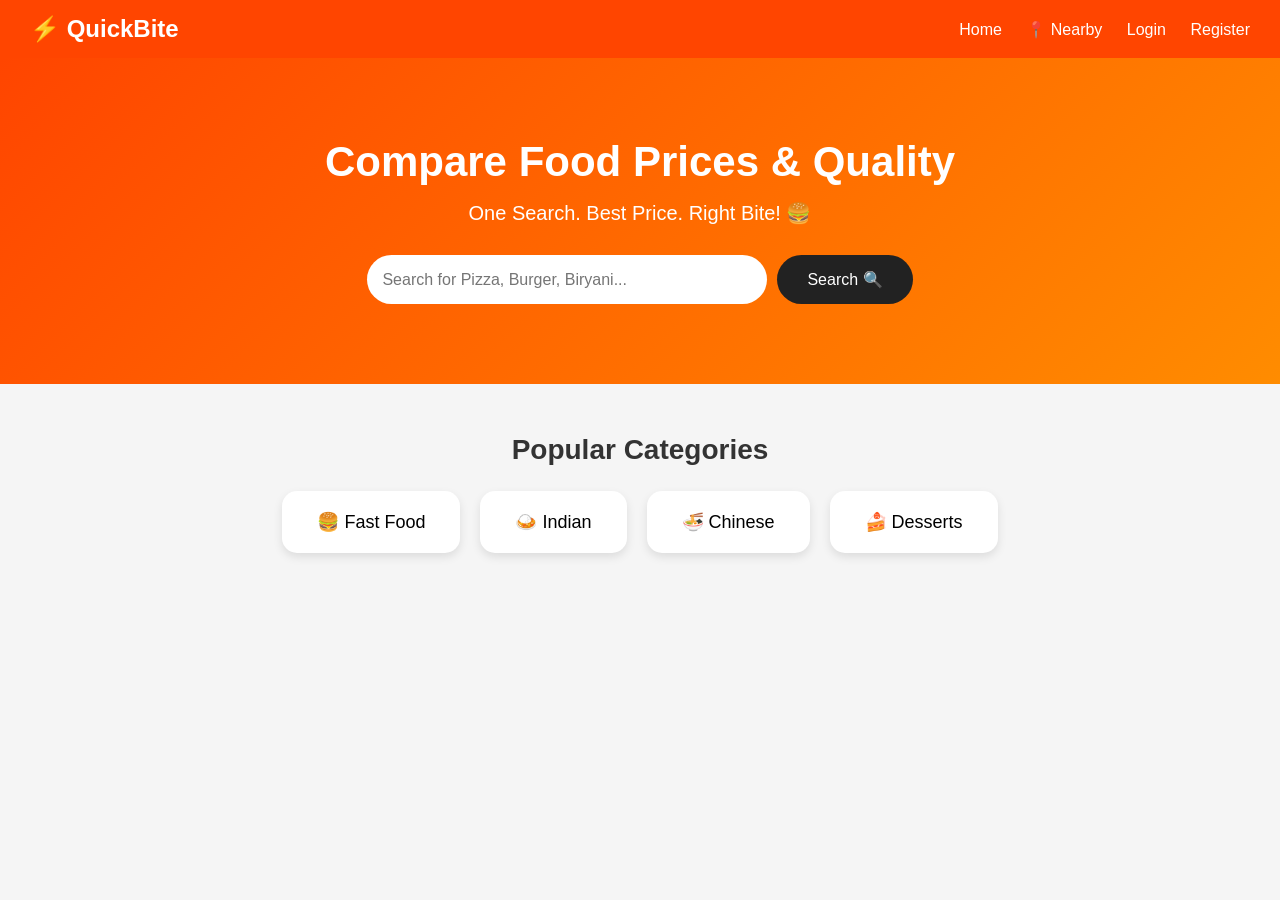
==== Frontend/index.html @ 0b90894c "Added frontend - HTML, CSS, JS, Payment, Maps, AI" ====
<!DOCTYPE html>
<html lang="en">
<head>
    <meta charset="UTF-8">
    <meta name="viewport" content="width=device-width, initial-scale=1.0">
    <title>QuickBite - Smart Food Comparison</title>
    <link rel="stylesheet" href="style.css">
</head>
<body>

    <!-- Navbar -->
    <nav class="navbar">
        <div class="logo">⚡ QuickBite</div>
        <div class="nav-links">
            <a href="index.html">Home</a>
            <a href="map.html">📍 Nearby</a>
            <a href="login.html">Login</a>
            <a href="register.html">Register</a>
        </div>
    </nav>

    <!-- Hero Section -->
    <div class="hero">
        <h1>Compare Food Prices & Quality</h1>
        <p>One Search. Best Price. Right Bite! 🍔</p>

        <!-- Search Box -->
        <div class="search-box">
            <input type="text" id="searchInput" placeholder="Search for Pizza, Burger, Biryani..."/>
            <button onclick="searchFood()">Search 🔍</button>
        </div>
    </div>

    <!-- Popular Categories -->
    <div class="categories">
        <h2>Popular Categories</h2>
        <div class="category-cards">
            <div class="card" onclick="searchByCategory('Fast Food')">🍔 Fast Food</div>
            <div class="card" onclick="searchByCategory('Indian')">🍛 Indian</div>
            <div class="card" onclick="searchByCategory('Chinese')">🍜 Chinese</div>
            <div class="card" onclick="searchByCategory('Desserts')">🍰 Desserts</div>
        </div>
    </div>

    <script src="script.js"></script>
<script>
    // Show username if logged in
    window.onload = function() {
        const name = localStorage.getItem('name');
        if (name) {
            document.querySelector('.nav-links').innerHTML = `
                <a href="index.html">Home</a>
                <span style="color:white; margin-left:20px;">👤 ${name}</span>
                <a href="#" onclick="logout()" style="margin-left:20px;">Logout</a>
            `;
        }
    }

    function logout() {
        localStorage.removeItem('token');
        localStorage.removeItem('name');
        window.location.href = 'index.html';
    }
</script>
</body>
</html>
---- Frontend/style.css ----
* {
    margin: 0;
    padding: 0;
    box-sizing: border-box;
    font-family: 'Segoe UI', sans-serif;
}

body {
    background-color: #f5f5f5;
}

/* Navbar */
.navbar {
    display: flex;
    justify-content: space-between;
    align-items: center;
    background-color: #ff4500;
    padding: 15px 30px;
    color: white;
}

.logo {
    font-size: 24px;
    font-weight: bold;
}

.nav-links a {
    color: white;
    text-decoration: none;
    margin-left: 20px;
    font-size: 16px;
}

.nav-links a:hover {
    text-decoration: underline;
}

/* Hero Section */
.hero {
    text-align: center;
    padding: 80px 20px;
    background: linear-gradient(135deg, #ff4500, #ff8c00);
    color: white;
}

.hero h1 {
    font-size: 42px;
    margin-bottom: 15px;
}

.hero p {
    font-size: 20px;
    margin-bottom: 30px;
}

/* Search Box */
.search-box {
    display: flex;
    justify-content: center;
    gap: 10px;
}

.search-box input {
    width: 400px;
    padding: 15px;
    border: none;
    border-radius: 30px;
    font-size: 16px;
    outline: none;
}

.search-box button {
    padding: 15px 30px;
    background-color: #222;
    color: white;
    border: none;
    border-radius: 30px;
    font-size: 16px;
    cursor: pointer;
}

.search-box button:hover {
    background-color: #444;
}

/* Categories */
.categories {
    padding: 50px 30px;
    text-align: center;
}

.categories h2 {
    font-size: 28px;
    margin-bottom: 25px;
    color: #333;
}

.category-cards {
    display: flex;
    justify-content: center;
    gap: 20px;
    flex-wrap: wrap;
}

.card {
    background-color: white;
    padding: 20px 35px;
    border-radius: 15px;
    font-size: 18px;
    cursor: pointer;
    box-shadow: 0 4px 10px rgba(0,0,0,0.1);
    transition: transform 0.2s;
}

.card:hover {
    transform: translateY(-5px);
    background-color: #ff4500;
    color: white;
}

/* Search Section */
.search-section {
    background-color: #ff4500;
    padding: 20px;
    display: flex;
    justify-content: center;
}

/* Results Section */
.results-section {
    padding: 40px 30px;
    text-align: center;
}

.results-section h2 {
    font-size: 26px;
    margin-bottom: 25px;
    color: #333;
}

/* Food Card */
.food-card {
    background-color: white;
    padding: 25px;
    border-radius: 15px;
    margin: 15px auto;
    max-width: 600px;
    box-shadow: 0 4px 10px rgba(0,0,0,0.1);
    text-align: left;
}

.food-card h3 {
    font-size: 22px;
    margin-bottom: 10px;
    color: #ff4500;
}

.food-card p {
    font-size: 16px;
    color: #555;
    margin-bottom: 5px;
}

.food-card .category {
    font-size: 14px;
    color: #999;
}

/* No Results */
.no-results {
    font-size: 20px;
    color: #999;
    margin-top: 50px;
}

/* Comparison Card */
.comparison-card {
    background-color: white;
    padding: 25px;
    border-radius: 15px;
    margin: 20px auto;
    max-width: 900px;
    box-shadow: 0 4px 10px rgba(0,0,0,0.1);
    text-align: left;
}

.comparison-card h3 {
    font-size: 24px;
    color: #ff4500;
    margin-bottom: 8px;
}

.comparison-card p {
    color: #555;
    margin-bottom: 15px;
}

/* Platforms Row */
.platforms-row {
    display: flex;
    gap: 15px;
    flex-wrap: wrap;
    margin-top: 15px;
}

/* Platform Card */
.platform-card {
    background-color: #f9f9f9;
    border-radius: 12px;
    padding: 20px;
    flex: 1;
    min-width: 200px;
    box-shadow: 0 2px 8px rgba(0,0,0,0.08);
}

.platform-card h4 {
    font-size: 18px;
    color: #333;
    margin-bottom: 12px;
    border-bottom: 2px solid #ff4500;
    padding-bottom: 8px;
}

.platform-card p {
    font-size: 14px;
    color: #555;
    margin-bottom: 8px;
}

/* Best Badge */
.best {
    color: #ff4500 !important;
    font-weight: bold;
}

/* Order Button */
.order-btn {
    display: block;
    margin-top: 15px;
    padding: 10px;
    background-color: #ff4500;
    color: white;
    text-align: center;
    border-radius: 8px;
    text-decoration: none;
    font-size: 14px;
    font-weight: bold;
}

.order-btn:hover {
    background-color: #cc3700;
}

/* Auth Container */
.auth-container {
    display: flex;
    justify-content: center;
    align-items: center;
    min-height: 85vh;
    background-color: #f5f5f5;
}

/* Auth Box */
.auth-box {
    background-color: white;
    padding: 40px;
    border-radius: 15px;
    box-shadow: 0 4px 15px rgba(0,0,0,0.1);
    width: 100%;
    max-width: 420px;
    text-align: center;
}

.auth-box h2 {
    font-size: 28px;
    color: #ff4500;
    margin-bottom: 8px;
}

.auth-box p {
    color: #777;
    margin-bottom: 25px;
}

/* Form Group */
.form-group {
    text-align: left;
    margin-bottom: 18px;
}

.form-group label {
    display: block;
    font-size: 14px;
    color: #333;
    margin-bottom: 6px;
    font-weight: bold;
}

.form-group input {
    width: 100%;
    padding: 12px;
    border: 1px solid #ddd;
    border-radius: 8px;
    font-size: 15px;
    outline: none;
    box-sizing: border-box;
}

.form-group input:focus {
    border-color: #ff4500;
}

/* Auth Button */
.auth-btn {
    width: 100%;
    padding: 13px;
    background-color: #ff4500;
    color: white;
    border: none;
    border-radius: 8px;
    font-size: 16px;
    cursor: pointer;
    margin-top: 10px;
    font-weight: bold;
}

.auth-btn:hover {
    background-color: #cc3700;
}

/* Auth Link */
.auth-link {
    margin-top: 20px;
    font-size: 14px;
    color: #777;
}

.auth-link a {
    color: #ff4500;
    text-decoration: none;
    font-weight: bold;
}

/* Message */
.message {
    margin-top: 15px;
    font-size: 14px;
    font-weight: bold;
}

/* AI Recommendation Box */
.ai-box {
    background: linear-gradient(135deg, #ff4500, #ff8c00);
    border-radius: 15px;
    padding: 25px;
    margin: 20px auto;
    max-width: 900px;
    color: white;
    box-shadow: 0 4px 15px rgba(255,69,0,0.3);
}

.ai-box h3 {
    font-size: 22px;
    margin-bottom: 15px;
    color: white;
}

/* AI Content */
.ai-content {
    display: flex;
    align-items: center;
    gap: 30px;
    margin-bottom: 15px;
    flex-wrap: wrap;
}

/* AI Platform */
.ai-platform {
    display: flex;
    align-items: center;
    gap: 10px;
    background: rgba(255,255,255,0.2);
    padding: 15px 25px;
    border-radius: 12px;
}

.ai-platform span {
    font-size: 35px;
}

.ai-platform h4 {
    font-size: 22px;
    color: white;
}

/* AI Details */
.ai-details {
    display: flex;
    gap: 20px;
    flex-wrap: wrap;
}

.ai-details p {
    background: rgba(255,255,255,0.2);
    padding: 8px 15px;
    border-radius: 8px;
    font-size: 15px;
    color: white;
    margin: 0;
}

/* AI Reason */
.ai-reason {
    font-size: 14px;
    color: rgba(255,255,255,0.9);
    margin-top: 10px;
    font-style: italic;
}
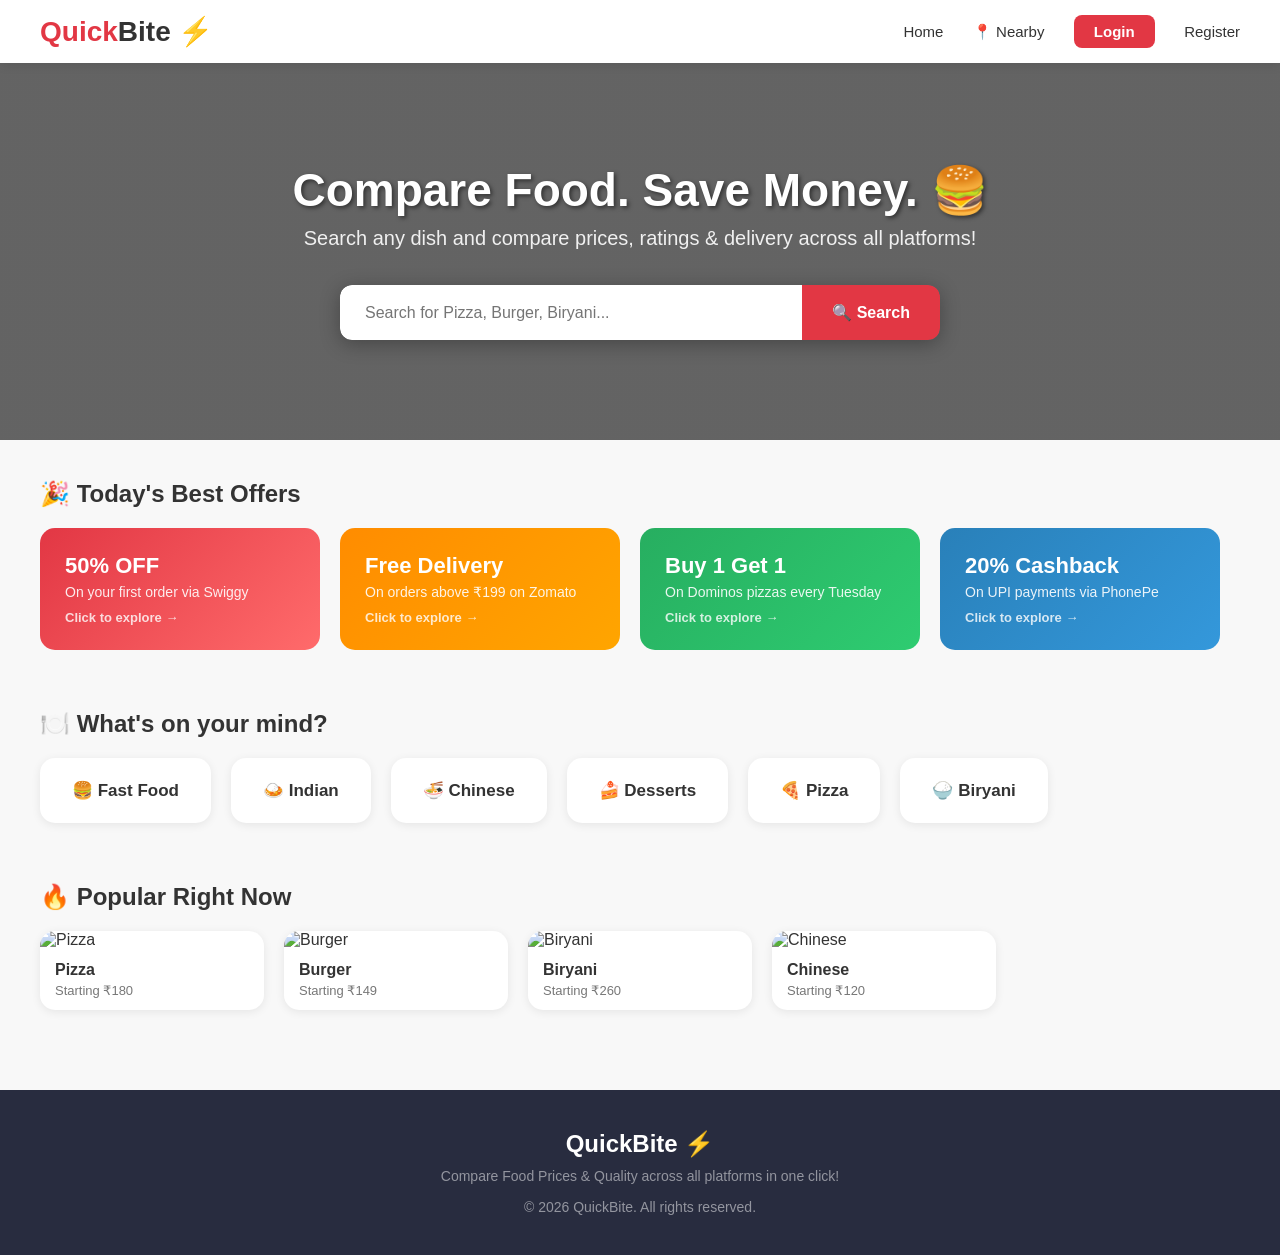
==== commit 3055bede: "Added Offers page, Cart, Wishlist, Order History - UI improved to Zomato style" ====
--- a/Frontend/index.html
+++ b/Frontend/index.html
@@ -10,57 +10,135 @@
 
     <!-- Navbar -->
     <nav class="navbar">
-        <div class="logo">⚡ QuickBite</div>
+        <div class="logo">Quick<span>Bite</span> ⚡</div>
         <div class="nav-links">
             <a href="index.html">Home</a>
             <a href="map.html">📍 Nearby</a>
-            <a href="login.html">Login</a>
+            <a href="login.html" class="login-btn">Login</a>
             <a href="register.html">Register</a>
         </div>
     </nav>
 
     <!-- Hero Section -->
     <div class="hero">
-        <h1>Compare Food Prices & Quality</h1>
-        <p>One Search. Best Price. Right Bite! 🍔</p>
-
-        <!-- Search Box -->
+        <h1>Compare Food. Save Money. 🍔</h1>
+        <p>Search any dish and compare prices, ratings & delivery across all platforms!</p>
         <div class="search-box">
             <input type="text" id="searchInput" placeholder="Search for Pizza, Burger, Biryani..."/>
-            <button onclick="searchFood()">Search 🔍</button>
+            <button onclick="searchFood()">🔍 Search</button>
+        </div>
+    </div>
+
+    <!-- Offers Section -->
+    <!-- Offers Section -->
+    <div class="offers-section">
+        <h2>🎉 Today's Best Offers</h2>
+        <div class="offers-grid">
+            <div class="offer-card" onclick="window.location.href='offers.html?offer=swiggy50'">
+                <h3>50% OFF</h3>
+                <p>On your first order via Swiggy</p>
+                <span class="offer-tag">Click to explore →</span>
+            </div>
+            <div class="offer-card orange" onclick="window.location.href='offers.html?offer=zomatofree'">
+                <h3>Free Delivery</h3>
+                <p>On orders above ₹199 on Zomato</p>
+                <span class="offer-tag">Click to explore →</span>
+            </div>
+            <div class="offer-card green" onclick="window.location.href='offers.html?offer=dominos'">
+                <h3>Buy 1 Get 1</h3>
+                <p>On Dominos pizzas every Tuesday</p>
+                <span class="offer-tag">Click to explore →</span>
+            </div>
+            <div class="offer-card blue" onclick="window.location.href='offers.html?offer=cashback'">
+                <h3>20% Cashback</h3>
+                <p>On UPI payments via PhonePe</p>
+                <span class="offer-tag">Click to explore →</span>
+            </div>
         </div>
     </div>
 
     <!-- Popular Categories -->
     <div class="categories">
-        <h2>Popular Categories</h2>
+        <h2>🍽️ What's on your mind?</h2>
         <div class="category-cards">
             <div class="card" onclick="searchByCategory('Fast Food')">🍔 Fast Food</div>
             <div class="card" onclick="searchByCategory('Indian')">🍛 Indian</div>
             <div class="card" onclick="searchByCategory('Chinese')">🍜 Chinese</div>
             <div class="card" onclick="searchByCategory('Desserts')">🍰 Desserts</div>
+            <div class="card" onclick="searchByCategory('Pizza')">🍕 Pizza</div>
+            <div class="card" onclick="searchByCategory('Biryani')">🍚 Biryani</div>
         </div>
     </div>
 
+    <!-- Popular Dishes -->
+    <div class="popular-section">
+        <h2>🔥 Popular Right Now</h2>
+        <div class="popular-grid">
+            <div class="popular-card" onclick="searchByName('Pizza')">
+                <img src="https://images.unsplash.com/photo-1513104890138-7c749659a591?w=300" alt="Pizza"/>
+                <div class="popular-card-info">
+                    <h4>Pizza</h4>
+                    <p>Starting ₹180</p>
+                </div>
+            </div>
+            <div class="popular-card" onclick="searchByName('Burger')">
+                <img src="https://images.unsplash.com/photo-1568901346375-23c9450c58cd?w=300" alt="Burger"/>
+                <div class="popular-card-info">
+                    <h4>Burger</h4>
+                    <p>Starting ₹149</p>
+                </div>
+            </div>
+            <div class="popular-card" onclick="searchByName('Biryani')">
+                <img src="https://images.unsplash.com/photo-1563379091339-03b21ab4a4f8?w=300" alt="Biryani"/>
+                <div class="popular-card-info">
+                    <h4>Biryani</h4>
+                    <p>Starting ₹260</p>
+                </div>
+            </div>
+            <div class="popular-card" onclick="searchByName('Chinese')">
+                <img src="https://images.unsplash.com/photo-1569718212165-3a8278d5f624?w=300" alt="Chinese"/>
+                <div class="popular-card-info">
+                    <h4>Chinese</h4>
+                    <p>Starting ₹120</p>
+                </div>
+            </div>
+        </div>
+    </div>
+
+    <!-- Footer -->
+    <div class="footer">
+        <div class="footer-logo">QuickBite ⚡</div>
+        <p>Compare Food Prices & Quality across all platforms in one click!</p>
+        <p style="margin-top:15px;">© 2026 QuickBite. All rights reserved.</p>
+    </div>
+
     <script src="script.js"></script>
-<script>
-    // Show username if logged in
-    window.onload = function() {
-        const name = localStorage.getItem('name');
-        if (name) {
-            document.querySelector('.nav-links').innerHTML = `
-                <a href="index.html">Home</a>
-                <span style="color:white; margin-left:20px;">👤 ${name}</span>
-                <a href="#" onclick="logout()" style="margin-left:20px;">Logout</a>
-            `;
+    <script>
+        window.onload = function() {
+            const name = localStorage.getItem('name');
+            if (name) {
+                document.querySelector('.nav-links').innerHTML = `
+                    <a href="index.html">Home</a>
+                    <a href="map.html">📍 Nearby</a>
+                    <a href="wishlist.html">❤️ Wishlist</a>
+                    <a href="orders.html">📋 Orders</a>
+                    <a href="cart.html">🛒 Cart</a>
+                    <span style="color:#e23744; margin-left:20px; font-weight:600;">👤 ${name}</span>
+                    <a href="#" onclick="logout()" style="margin-left:20px;" class="login-btn">Logout</a>
+                `;
+            }
         }
-    }
 
-    function logout() {
-        localStorage.removeItem('token');
-        localStorage.removeItem('name');
-        window.location.href = 'index.html';
-    }
-</script>
+        function logout() {
+            localStorage.removeItem('token');
+            localStorage.removeItem('name');
+            localStorage.removeItem('email');
+            window.location.href = 'index.html';
+        }
+
+        function searchByName(name) {
+            window.location.href = `search.html?name=${name}`;
+        }
+    </script>
 </body>
 </html>
--- a/Frontend/style.css
+++ b/Frontend/style.css
@@ -6,196 +6,319 @@
 }
 
 body {
-    background-color: #f5f5f5;
-}
-
-/* Navbar */
+    background-color: #f8f8f8;
+    color: #333;
+}
+
+/* ===== NAVBAR ===== */
 .navbar {
     display: flex;
     justify-content: space-between;
     align-items: center;
-    background-color: #ff4500;
-    padding: 15px 30px;
-    color: white;
+    background-color: #fff;
+    padding: 15px 40px;
+    box-shadow: 0 2px 10px rgba(0,0,0,0.1);
+    position: sticky;
+    top: 0;
+    z-index: 100;
 }
 
 .logo {
-    font-size: 24px;
-    font-weight: bold;
+    font-size: 28px;
+    font-weight: 800;
+    color: #e23744;
+}
+
+.logo span {
+    color: #333;
 }
 
 .nav-links a {
-    color: white;
+    color: #333;
     text-decoration: none;
-    margin-left: 20px;
-    font-size: 16px;
+    margin-left: 25px;
+    font-size: 15px;
+    font-weight: 500;
 }
 
 .nav-links a:hover {
-    text-decoration: underline;
-}
-
-/* Hero Section */
+    color: #e23744;
+}
+
+.nav-links .login-btn {
+    background: #e23744;
+    color: white;
+    padding: 8px 20px;
+    border-radius: 8px;
+    font-weight: 600;
+}
+
+.nav-links .login-btn:hover {
+    background: #c0392b;
+    color: white;
+}
+
+/* ===== HERO SECTION ===== */
 .hero {
+    background: linear-gradient(rgba(0,0,0,0.6), rgba(0,0,0,0.6)),
+                url('https://images.unsplash.com/photo-1565299624946-b28f40a0ae38?w=1400') center/cover;
     text-align: center;
-    padding: 80px 20px;
-    background: linear-gradient(135deg, #ff4500, #ff8c00);
+    padding: 100px 20px;
     color: white;
 }
 
 .hero h1 {
-    font-size: 42px;
-    margin-bottom: 15px;
+    font-size: 46px;
+    font-weight: 800;
+    margin-bottom: 10px;
+    text-shadow: 2px 2px 4px rgba(0,0,0,0.5);
 }
 
 .hero p {
     font-size: 20px;
-    margin-bottom: 30px;
-}
-
-/* Search Box */
+    margin-bottom: 35px;
+    color: #f0f0f0;
+}
+
+/* ===== SEARCH BOX ===== */
 .search-box {
     display: flex;
     justify-content: center;
-    gap: 10px;
+    gap: 0;
+    max-width: 600px;
+    margin: 0 auto;
+    box-shadow: 0 4px 20px rgba(0,0,0,0.3);
+    border-radius: 12px;
+    overflow: hidden;
 }
 
 .search-box input {
-    width: 400px;
-    padding: 15px;
+    width: 100%;
+    padding: 18px 25px;
     border: none;
-    border-radius: 30px;
     font-size: 16px;
     outline: none;
+    border-radius: 12px 0 0 12px;
 }
 
 .search-box button {
-    padding: 15px 30px;
-    background-color: #222;
+    padding: 18px 30px;
+    background-color: #e23744;
     color: white;
     border: none;
-    border-radius: 30px;
     font-size: 16px;
+    font-weight: 700;
     cursor: pointer;
+    border-radius: 0 12px 12px 0;
+    white-space: nowrap;
 }
 
 .search-box button:hover {
-    background-color: #444;
-}
-
-/* Categories */
+    background-color: #c0392b;
+}
+
+/* ===== OFFERS BANNER ===== */
+.offers-section {
+    padding: 40px 40px 20px;
+}
+
+.offers-section h2 {
+    font-size: 24px;
+    font-weight: 700;
+    margin-bottom: 20px;
+    color: #333;
+}
+
+.offers-grid {
+    display: flex;
+    gap: 20px;
+    overflow-x: auto;
+    padding-bottom: 10px;
+}
+
+.offer-card {
+    min-width: 280px;
+    background: linear-gradient(135deg, #e23744, #ff6b6b);
+    border-radius: 15px;
+    padding: 25px;
+    color: white;
+    flex-shrink: 0;
+}
+
+.offer-card h3 {
+    font-size: 22px;
+    font-weight: 800;
+    margin-bottom: 5px;
+}
+
+.offer-card p {
+    font-size: 14px;
+    opacity: 0.9;
+}
+
+.offer-card.orange {
+    background: linear-gradient(135deg, #ff8c00, #ffa500);
+}
+
+.offer-card.green {
+    background: linear-gradient(135deg, #27ae60, #2ecc71);
+}
+
+.offer-card.blue {
+    background: linear-gradient(135deg, #2980b9, #3498db);
+}
+
+/* ===== CATEGORIES ===== */
 .categories {
-    padding: 50px 30px;
-    text-align: center;
+    padding: 30px 40px;
 }
 
 .categories h2 {
-    font-size: 28px;
-    margin-bottom: 25px;
+    font-size: 24px;
+    font-weight: 700;
+    margin-bottom: 20px;
     color: #333;
 }
 
 .category-cards {
     display: flex;
-    justify-content: center;
     gap: 20px;
     flex-wrap: wrap;
 }
 
 .card {
     background-color: white;
-    padding: 20px 35px;
-    border-radius: 15px;
-    font-size: 18px;
+    padding: 20px 30px;
+    border-radius: 15px;
+    font-size: 17px;
+    font-weight: 600;
     cursor: pointer;
-    box-shadow: 0 4px 10px rgba(0,0,0,0.1);
+    box-shadow: 0 2px 10px rgba(0,0,0,0.08);
+    transition: all 0.2s;
+    border: 2px solid transparent;
+}
+
+.card:hover {
+    border-color: #e23744;
+    color: #e23744;
+    transform: translateY(-3px);
+}
+
+/* ===== POPULAR DISHES ===== */
+.popular-section {
+    padding: 30px 40px;
+}
+
+.popular-section h2 {
+    font-size: 24px;
+    font-weight: 700;
+    margin-bottom: 20px;
+    color: #333;
+}
+
+.popular-grid {
+    display: grid;
+    grid-template-columns: repeat(auto-fill, minmax(200px, 1fr));
+    gap: 20px;
+}
+.popular-card {
+    background: white;
+    border-radius: 15px;
+    overflow: hidden;
+    box-shadow: 0 2px 10px rgba(0,0,0,0.08);
+    cursor: pointer;
     transition: transform 0.2s;
 }
 
-.card:hover {
+.popular-card:hover {
     transform: translateY(-5px);
-    background-color: #ff4500;
-    color: white;
-}
-
-/* Search Section */
+    box-shadow: 0 8px 20px rgba(0,0,0,0.15);
+}
+
+.popular-card img {
+    width: 100%;
+    height: 140px;
+    object-fit: cover;
+}
+
+.popular-card-info {
+    padding: 12px 15px;
+}
+
+.popular-card-info h4 {
+    font-size: 16px;
+    font-weight: 700;
+    color: #333;
+    margin-bottom: 4px;
+}
+
+.popular-card-info p {
+    font-size: 13px;
+    color: #777;
+}
+
+/* ===== FOOTER ===== */
+.footer {
+    background: #282c3f;
+    color: #93959f;
+    padding: 40px;
+    margin-top: 50px;
+    text-align: center;
+}
+
+.footer .footer-logo {
+    font-size: 24px;
+    font-weight: 800;
+    color: white;
+    margin-bottom: 10px;
+}
+
+.footer p {
+    font-size: 14px;
+    margin-top: 10px;
+}
+
+/* ===== SEARCH PAGE ===== */
 .search-section {
-    background-color: #ff4500;
-    padding: 20px;
+    background-color: #e23744;
+    padding: 20px 40px;
     display: flex;
     justify-content: center;
 }
 
-/* Results Section */
 .results-section {
-    padding: 40px 30px;
-    text-align: center;
+    padding: 30px 40px;
 }
 
 .results-section h2 {
-    font-size: 26px;
+    font-size: 24px;
+    font-weight: 700;
     margin-bottom: 25px;
     color: #333;
 }
 
-/* Food Card */
-.food-card {
-    background-color: white;
-    padding: 25px;
-    border-radius: 15px;
-    margin: 15px auto;
-    max-width: 600px;
-    box-shadow: 0 4px 10px rgba(0,0,0,0.1);
-    text-align: left;
-}
-
-.food-card h3 {
-    font-size: 22px;
-    margin-bottom: 10px;
-    color: #ff4500;
-}
-
-.food-card p {
-    font-size: 16px;
-    color: #555;
-    margin-bottom: 5px;
-}
-
-.food-card .category {
-    font-size: 14px;
-    color: #999;
-}
-
-/* No Results */
-.no-results {
-    font-size: 20px;
-    color: #999;
-    margin-top: 50px;
-}
-
-/* Comparison Card */
+/* ===== COMPARISON CARD ===== */
 .comparison-card {
     background-color: white;
     padding: 25px;
     border-radius: 15px;
     margin: 20px auto;
-    max-width: 900px;
-    box-shadow: 0 4px 10px rgba(0,0,0,0.1);
-    text-align: left;
+    max-width: 950px;
+    box-shadow: 0 2px 10px rgba(0,0,0,0.08);
 }
 
 .comparison-card h3 {
-    font-size: 24px;
-    color: #ff4500;
+    font-size: 22px;
+    color: #e23744;
     margin-bottom: 8px;
+    font-weight: 700;
 }
 
 .comparison-card p {
-    color: #555;
+    color: #777;
     margin-bottom: 15px;
 }
 
-/* Platforms Row */
 .platforms-row {
     display: flex;
     gap: 15px;
@@ -203,22 +326,27 @@
     margin-top: 15px;
 }
 
-/* Platform Card */
 .platform-card {
-    background-color: #f9f9f9;
+    background-color: #f8f8f8;
     border-radius: 12px;
     padding: 20px;
     flex: 1;
     min-width: 200px;
-    box-shadow: 0 2px 8px rgba(0,0,0,0.08);
+    border: 2px solid #f0f0f0;
+    transition: all 0.2s;
+}
+
+.platform-card:hover {
+    border-color: #e23744;
 }
 
 .platform-card h4 {
     font-size: 18px;
     color: #333;
     margin-bottom: 12px;
-    border-bottom: 2px solid #ff4500;
+    border-bottom: 2px solid #e23744;
     padding-bottom: 8px;
+    font-weight: 700;
 }
 
 .platform-card p {
@@ -227,40 +355,97 @@
     margin-bottom: 8px;
 }
 
-/* Best Badge */
 .best {
-    color: #ff4500 !important;
+    color: #e23744 !important;
     font-weight: bold;
 }
 
-/* Order Button */
 .order-btn {
     display: block;
     margin-top: 15px;
     padding: 10px;
-    background-color: #ff4500;
+    background-color: #e23744;
     color: white;
     text-align: center;
     border-radius: 8px;
     text-decoration: none;
     font-size: 14px;
-    font-weight: bold;
+    font-weight: 700;
 }
 
 .order-btn:hover {
-    background-color: #cc3700;
-}
-
-/* Auth Container */
+    background-color: #c0392b;
+}
+
+/* ===== AI BOX ===== */
+.ai-box {
+    background: linear-gradient(135deg, #e23744, #ff6b6b);
+    border-radius: 15px;
+    padding: 25px;
+    margin: 20px auto;
+    max-width: 950px;
+    color: white;
+    box-shadow: 0 4px 15px rgba(226,55,68,0.3);
+}
+
+.ai-box h3 {
+    font-size: 20px;
+    margin-bottom: 15px;
+    color: white;
+    font-weight: 700;
+}
+
+.ai-content {
+    display: flex;
+    align-items: center;
+    gap: 30px;
+    margin-bottom: 15px;
+    flex-wrap: wrap;
+}
+
+.ai-platform {
+    display: flex;
+    align-items: center;
+    gap: 10px;
+    background: rgba(255,255,255,0.2);
+    padding: 15px 25px;
+    border-radius: 12px;
+}
+
+.ai-platform span { font-size: 35px; }
+.ai-platform h4 { font-size: 22px; color: white; }
+
+.ai-details {
+    display: flex;
+    gap: 15px;
+    flex-wrap: wrap;
+}
+
+.ai-details p {
+    background: rgba(255,255,255,0.2);
+    padding: 8px 15px;
+    border-radius: 8px;
+    font-size: 15px;
+    color: white;
+    margin: 0;
+}
+
+.ai-reason {
+    font-size: 14px;
+    color: rgba(255,255,255,0.9);
+    margin-top: 10px;
+    font-style: italic;
+}
+
+/* ===== AUTH PAGES ===== */
 .auth-container {
     display: flex;
     justify-content: center;
     align-items: center;
     min-height: 85vh;
-    background-color: #f5f5f5;
-}
-
-/* Auth Box */
+    background-color: #f8f8f8;
+}
+
 .auth-box {
     background-color: white;
     padding: 40px;
@@ -273,27 +458,21 @@
 
 .auth-box h2 {
     font-size: 28px;
-    color: #ff4500;
+    color: #e23744;
     margin-bottom: 8px;
-}
-
-.auth-box p {
-    color: #777;
-    margin-bottom: 25px;
-}
-
-/* Form Group */
-.form-group {
-    text-align: left;
-    margin-bottom: 18px;
-}
+    font-weight: 700;
+}
+
+.auth-box p { color: #777; margin-bottom: 25px; }
+
+.form-group { text-align: left; margin-bottom: 18px; }
 
 .form-group label {
     display: block;
     font-size: 14px;
     color: #333;
     margin-bottom: 6px;
-    font-weight: bold;
+    font-weight: 600;
 }
 
 .form-group input {
@@ -306,113 +485,59 @@
     box-sizing: border-box;
 }
 
-.form-group input:focus {
-    border-color: #ff4500;
-}
-
-/* Auth Button */
+.form-group input:focus { border-color: #e23744; }
+
 .auth-btn {
     width: 100%;
     padding: 13px;
-    background-color: #ff4500;
+    background-color: #e23744;
     color: white;
     border: none;
     border-radius: 8px;
     font-size: 16px;
     cursor: pointer;
     margin-top: 10px;
-    font-weight: bold;
-}
-
-.auth-btn:hover {
-    background-color: #cc3700;
-}
-
-/* Auth Link */
-.auth-link {
-    margin-top: 20px;
-    font-size: 14px;
-    color: #777;
-}
-
-.auth-link a {
-    color: #ff4500;
-    text-decoration: none;
-    font-weight: bold;
-}
-
-/* Message */
-.message {
-    margin-top: 15px;
-    font-size: 14px;
-    font-weight: bold;
-}
-
-/* AI Recommendation Box */
-.ai-box {
-    background: linear-gradient(135deg, #ff4500, #ff8c00);
-    border-radius: 15px;
+    font-weight: 700;
+}
+
+.auth-btn:hover { background-color: #c0392b; }
+
+.auth-link { margin-top: 20px; font-size: 14px; color: #777; }
+.auth-link a { color: #e23744; text-decoration: none; font-weight: 600; }
+.message { margin-top: 15px; font-size: 14px; font-weight: bold; }
+
+/* ===== NO RESULTS ===== */
+.no-results { font-size: 20px; color: #999; margin-top: 50px; text-align: center; }
+
+/* ===== FOOD CARD ===== */
+.food-card {
+    background-color: white;
     padding: 25px;
-    margin: 20px auto;
-    max-width: 900px;
-    color: white;
-    box-shadow: 0 4px 15px rgba(255,69,0,0.3);
-}
-
-.ai-box h3 {
-    font-size: 22px;
-    margin-bottom: 15px;
-    color: white;
-}
-
-/* AI Content */
-.ai-content {
-    display: flex;
-    align-items: center;
-    gap: 30px;
-    margin-bottom: 15px;
-    flex-wrap: wrap;
-}
-
-/* AI Platform */
-.ai-platform {
-    display: flex;
-    align-items: center;
-    gap: 10px;
-    background: rgba(255,255,255,0.2);
-    padding: 15px 25px;
-    border-radius: 12px;
-}
-
-.ai-platform span {
-    font-size: 35px;
-}
-
-.ai-platform h4 {
-    font-size: 22px;
-    color: white;
-}
-
-/* AI Details */
-.ai-details {
-    display: flex;
-    gap: 20px;
-    flex-wrap: wrap;
-}
-
-.ai-details p {
-    background: rgba(255,255,255,0.2);
-    padding: 8px 15px;
-    border-radius: 8px;
-    font-size: 15px;
-    color: white;
-    margin: 0;
-}
-
-/* AI Reason */
-.ai-reason {
-    font-size: 14px;
-    color: rgba(255,255,255,0.9);
+    border-radius: 15px;
+    margin: 15px auto;
+    max-width: 600px;
+    box-shadow: 0 2px 10px rgba(0,0,0,0.08);
+}
+
+.food-card h3 { font-size: 22px; margin-bottom: 10px; color: #e23744; font-weight: 700; }
+.food-card p { font-size: 16px; color: #555; margin-bottom: 5px; }
+.food-card .category { font-size: 14px; color: #999; }
+
+
+.offer-card {
+    cursor: pointer;
+    transition: transform 0.2s;
+}
+
+.offer-card:hover {
+    transform: translateY(-5px);
+    box-shadow: 0 8px 20px rgba(0,0,0,0.2);
+}
+
+.offer-tag {
+    display: block;
     margin-top: 10px;
-    font-style: italic;
+    font-size: 13px;
+    opacity: 0.8;
+    font-weight: 600;
 }
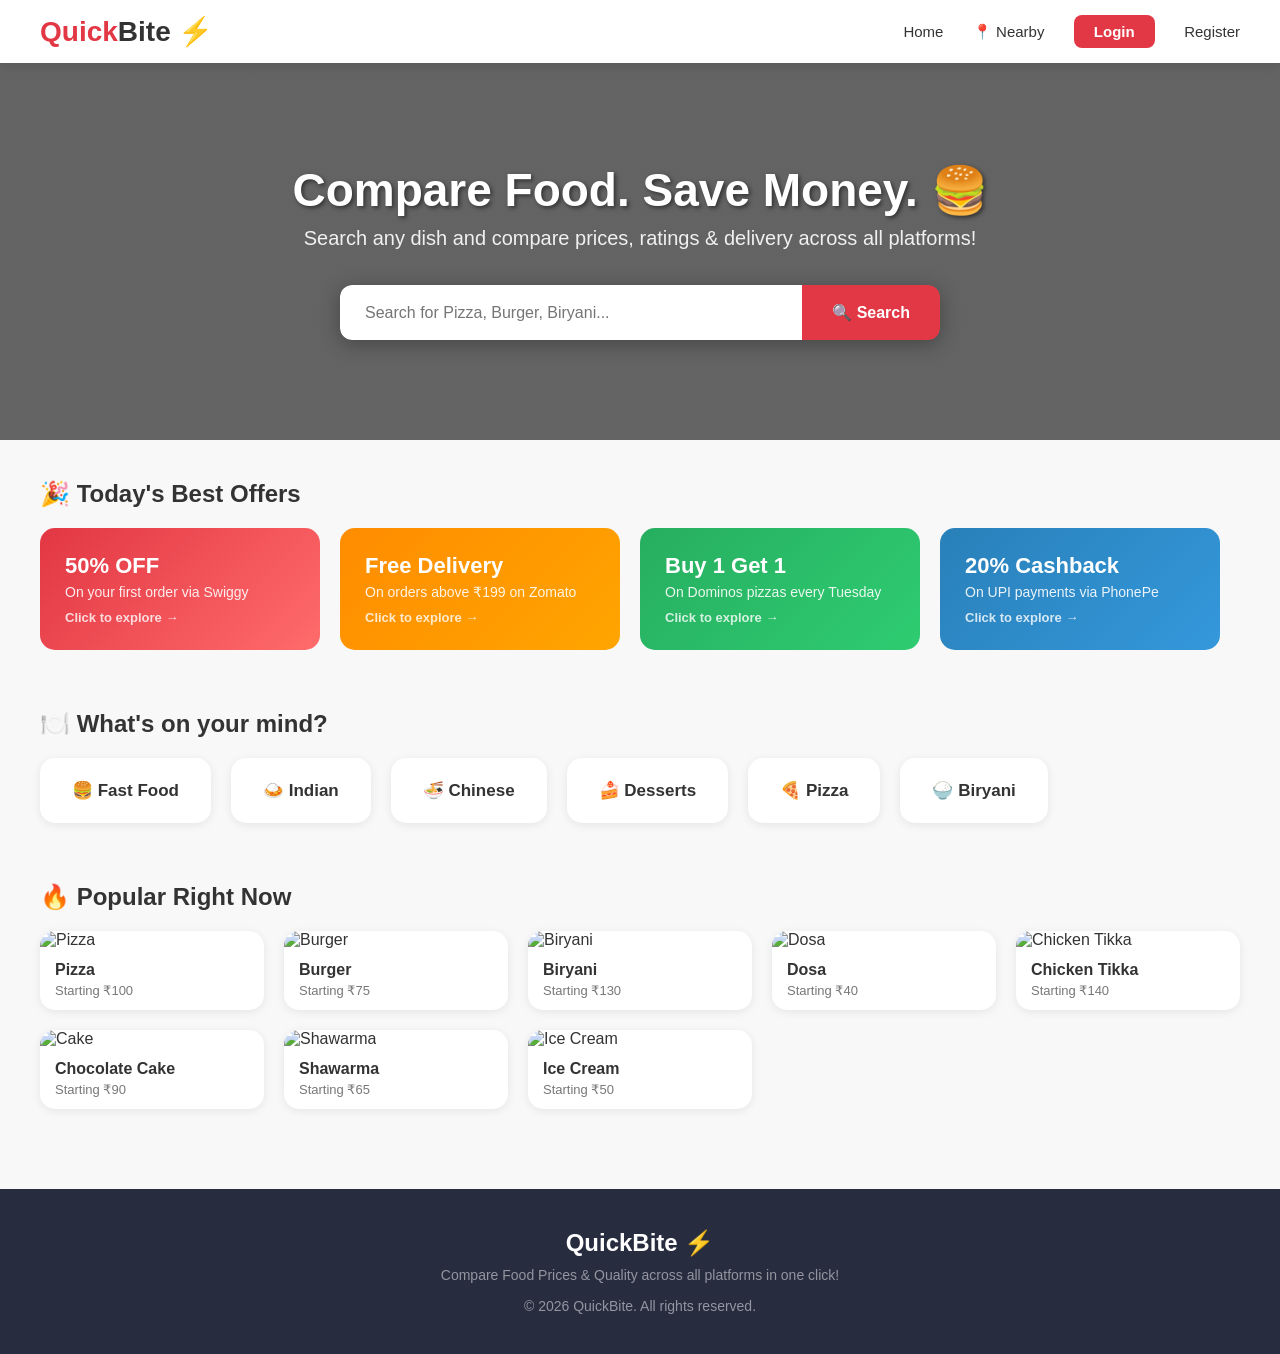
==== commit 428f357c: "Fixed duplicate cards - Added 18 foods - UI improvements" ====
--- a/Frontend/index.html
+++ b/Frontend/index.html
@@ -29,7 +29,6 @@
         </div>
     </div>
 
-    <!-- Offers Section -->
     <!-- Offers Section -->
     <div class="offers-section">
         <h2>🎉 Today's Best Offers</h2>
@@ -76,31 +75,35 @@
         <div class="popular-grid">
             <div class="popular-card" onclick="searchByName('Pizza')">
                 <img src="https://images.unsplash.com/photo-1513104890138-7c749659a591?w=300" alt="Pizza"/>
-                <div class="popular-card-info">
-                    <h4>Pizza</h4>
-                    <p>Starting ₹180</p>
-                </div>
+                <div class="popular-card-info"><h4>Pizza</h4><p>Starting ₹100</p></div>
             </div>
             <div class="popular-card" onclick="searchByName('Burger')">
                 <img src="https://images.unsplash.com/photo-1568901346375-23c9450c58cd?w=300" alt="Burger"/>
-                <div class="popular-card-info">
-                    <h4>Burger</h4>
-                    <p>Starting ₹149</p>
-                </div>
+                <div class="popular-card-info"><h4>Burger</h4><p>Starting ₹75</p></div>
             </div>
             <div class="popular-card" onclick="searchByName('Biryani')">
                 <img src="https://images.unsplash.com/photo-1563379091339-03b21ab4a4f8?w=300" alt="Biryani"/>
-                <div class="popular-card-info">
-                    <h4>Biryani</h4>
-                    <p>Starting ₹260</p>
-                </div>
+                <div class="popular-card-info"><h4>Biryani</h4><p>Starting ₹130</p></div>
             </div>
-            <div class="popular-card" onclick="searchByName('Chinese')">
-                <img src="https://images.unsplash.com/photo-1569718212165-3a8278d5f624?w=300" alt="Chinese"/>
-                <div class="popular-card-info">
-                    <h4>Chinese</h4>
-                    <p>Starting ₹120</p>
-                </div>
+            <div class="popular-card" onclick="searchByName('Dosa')">
+                <img src="https://images.unsplash.com/photo-1630383249896-424e482df921?w=300" alt="Dosa"/>
+                <div class="popular-card-info"><h4>Dosa</h4><p>Starting ₹40</p></div>
+            </div>
+            <div class="popular-card" onclick="searchByName('Chicken Tikka')">
+                <img src="https://images.unsplash.com/photo-1599487488170-d11ec9c172f0?w=300" alt="Chicken Tikka"/>
+                <div class="popular-card-info"><h4>Chicken Tikka</h4><p>Starting ₹140</p></div>
+            </div>
+            <div class="popular-card" onclick="searchByName('Chocolate Cake')">
+                <img src="https://images.unsplash.com/photo-1578985545062-69928b1d9587?w=300" alt="Cake"/>
+                <div class="popular-card-info"><h4>Chocolate Cake</h4><p>Starting ₹90</p></div>
+            </div>
+            <div class="popular-card" onclick="searchByName('Shawarma')">
+                <img src="https://images.unsplash.com/photo-1561651823-34feb02250e4?w=300" alt="Shawarma"/>
+                <div class="popular-card-info"><h4>Shawarma</h4><p>Starting ₹65</p></div>
+            </div>
+            <div class="popular-card" onclick="searchByName('Ice Cream')">
+                <img src="https://images.unsplash.com/photo-1501443762994-82bd5dace89a?w=300" alt="Ice Cream"/>
+                <div class="popular-card-info"><h4>Ice Cream</h4><p>Starting ₹50</p></div>
             </div>
         </div>
     </div>
--- a/Frontend/style.css
+++ b/Frontend/style.css
@@ -220,7 +220,9 @@
     display: grid;
     grid-template-columns: repeat(auto-fill, minmax(200px, 1fr));
     gap: 20px;
-}
+    max-width: 100%;
+}
+
 .popular-card {
     background: white;
     border-radius: 15px;
@@ -228,7 +230,9 @@
     box-shadow: 0 2px 10px rgba(0,0,0,0.08);
     cursor: pointer;
     transition: transform 0.2s;
-}
+    max-width: 100%;
+}
+
 
 .popular-card:hover {
     transform: translateY(-5px);
